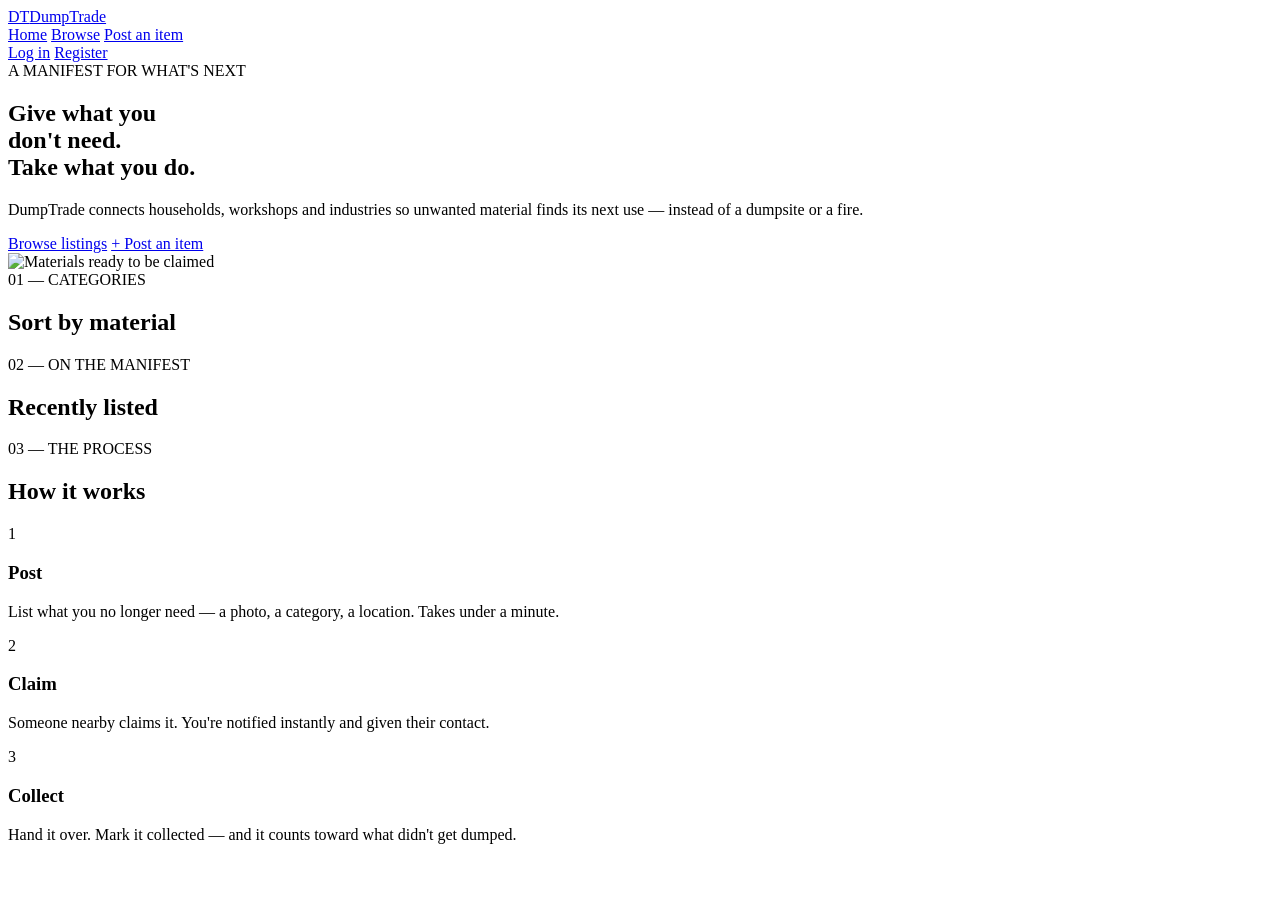
==== frontend/index.html @ e70272c7 "project test" ====
<!DOCTYPE html>
<html lang="en">
<head>
<meta charset="UTF-8">
<meta name="viewport" content="width=device-width, initial-scale=1.0">
<title>DumpTrade &mdash; Give what you don't need</title>
<link rel="stylesheet" href="css/styles.css">
</head>
<body>

<div class="blob blob-1"></div>
<div class="blob blob-2"></div>

<nav class="topnav">
  <a class="brand" href="index.html"><span class="brand-mark">DT</span><span class="brand-name">DumpTrade</span></a>
  <div class="nav-links">
    <a class="nav-btn active" href="index.html">Home</a>
    <a class="nav-btn" href="browse.html">Browse</a>
    <a class="nav-btn" href="post.html">Post an item</a>
  </div>
  <div class="nav-auth">
    <a class="btn btn-outline" href="login.html">Log in</a>
    <a class="btn btn-primary" href="register.html">Register</a>
  </div>
</nav>

<main>
  <section class="hero">
    <div class="hero-content">
      <div class="hero-eyebrow">A MANIFEST FOR WHAT'S NEXT</div>
      <h1 class="hero-title">Give what you<br>don't need.<br><span class="hero-title-accent">Take what you do.</span></h1>
      <p class="hero-sub">DumpTrade connects households, workshops and industries so unwanted material finds its next use &mdash; instead of a dumpsite or a fire.</p>
      <div class="hero-actions">
        <a class="btn btn-primary" href="browse.html">Browse listings</a>
        <a class="btn btn-outline-dark" href="post.html">+ Post an item</a>
      </div>
    </div>
    <div class="hero-visual">
      <img src="https://publish.eastleighvoice.co.ke/mugera_lock/uploads/2024/07/451654385_901108538698566_2431064313006754131_n.jpg" alt="Materials ready to be claimed">
    </div>
  </section>

  <section class="impact-strip" id="impact-strip"></section>

  <section class="section">
    <div class="section-head"><span class="section-eyebrow">01 &mdash; CATEGORIES</span><h2>Sort by material</h2></div>
    <div class="chip-row" id="category-chips"></div>
  </section>

  <section class="section">
    <div class="section-head"><span class="section-eyebrow">02 &mdash; ON THE MANIFEST</span><h2>Recently listed</h2></div>
    <div id="recent-listings"></div>
  </section>

  <section class="how-it-works section">
    <div class="section-head"><span class="section-eyebrow">03 &mdash; THE PROCESS</span><h2>How it works</h2></div>
    <div class="steps-row">
      <div class="step"><div class="step-num">1</div><h3>Post</h3><p>List what you no longer need &mdash; a photo, a category, a location. Takes under a minute.</p></div>
      <div class="step"><div class="step-num">2</div><h3>Claim</h3><p>Someone nearby claims it. You're notified instantly and given their contact.</p></div>
      <div class="step"><div class="step-num">3</div><h3>Collect</h3><p>Hand it over. Mark it collected &mdash; and it counts toward what didn't get dumped.</p></div>
    </div>
  </section>
</main>

<script src="js/api.js"></script>
<script src="js/listings.js"></script>
<script>
  async function renderHome() {
    const [available, all] = await Promise.all([
      apiGetListings({ status: "available" }),
      apiGetListings({ status: "all" }),
    ]);
    const collected = all.filter(l => l.status === "collected");
    const totalKg = collected.reduce((s, l) => s + catMeta(l.category).avgKg * l.qtyNum, 0);

    document.getElementById("impact-strip").innerHTML = `
      <div class="impact-card"><div class="impact-num">${collected.length}</div><div class="impact-label">items rescued</div></div>
      <div class="impact-card"><div class="impact-num">~${totalKg}kg</div><div class="impact-label">est. diverted from landfill</div></div>
      <div class="impact-card"><div class="impact-num">${available.length}</div><div class="impact-label">available right now</div></div>`;

    document.getElementById("category-chips").innerHTML = CATEGORIES.map(c =>
      `<a class="chip" href="browse.html?category=${c.key}"><span class="chip-swatch">${c.tag}</span>${c.label}</a>`
    ).join("");

    document.getElementById("recent-listings").innerHTML = ticketGridHtml(available.slice(0, 6));
  }
  renderHome();
</script>
</body>
</html>
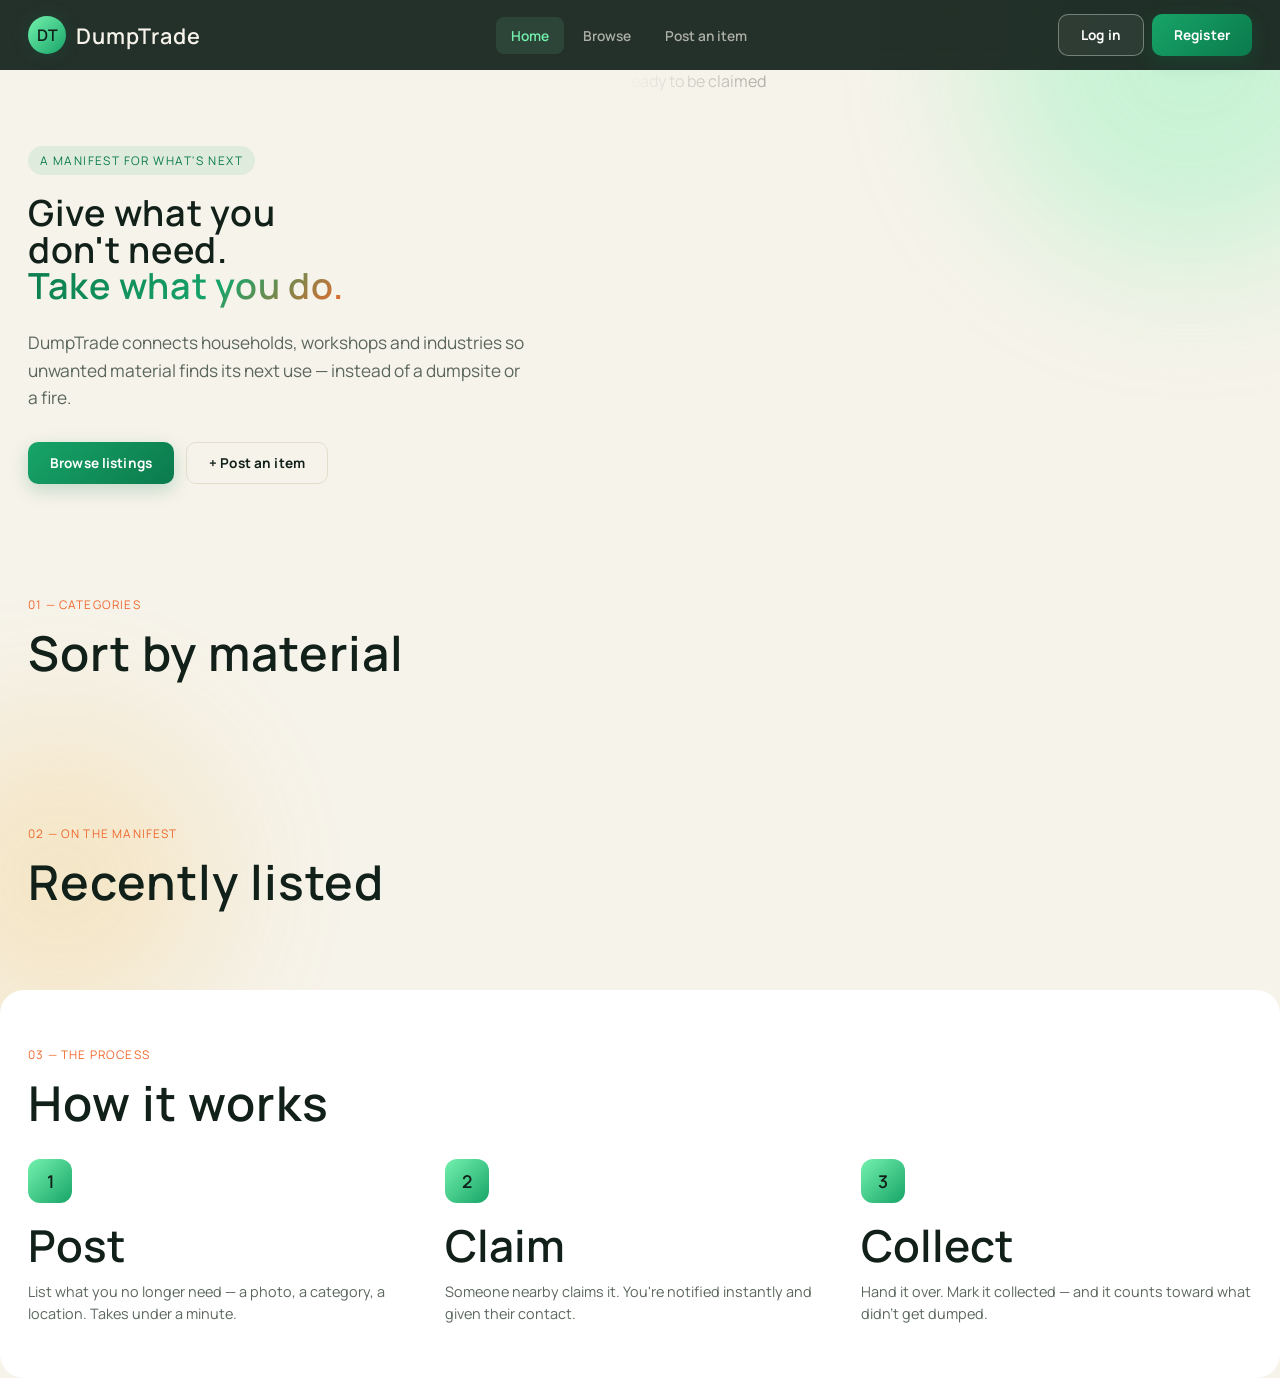
==== commit d1499d1f: "Widen page layouts and align forms with page content Pages were capped at 1100px with 580px/420px fo" ====
--- a/frontend/index.html
+++ b/frontend/index.html
@@ -4,7 +4,7 @@
 <meta charset="UTF-8">
 <meta name="viewport" content="width=device-width, initial-scale=1.0">
 <title>DumpTrade &mdash; Give what you don't need</title>
-<link rel="stylesheet" href="css/styles.css">
+<link rel="stylesheet" href="css/styles.css?v=3">
 </head>
 <body>
 
--- a/frontend/css/styles.css
+++ b/frontend/css/styles.css
@@ -0,0 +1,263 @@
+@import url('https://fonts.googleapis.com/css2?family=Manrope:wght@400;500;600;700&display=swap');
+
+:root {
+  --paper: #F6F3EA;
+  --paper-deep: #ECE8D9;
+  --ink: #12201A;
+  --ink-soft: #5B665C;
+  --green-1: #0B7A4C;
+  --green-2: #17A468;
+  --green-3: #74F2AE;
+  --tangerine: #F0672C;
+  --gold: #F0AE2E;
+  --card: #FFFFFF;
+  --line: #E2DECB;
+  --shadow-green: rgba(11, 122, 76, 0.22);
+  --radius: 16px;
+}
+
+* { box-sizing: border-box; }
+html, body { margin: 0; padding: 0; }
+body {
+  font-family: 'Manrope', sans-serif;
+  background: var(--paper);
+  color: var(--ink);
+  min-height: 100vh;
+}
+h1 { font-family: 'Manrope', sans-serif; font-weight: 600; font-size: 36px; letter-spacing: .02em; margin: 0; }
+h2 { font-family: 'Manrope', sans-serif; font-weight: 600; font-size: 48px; letter-spacing: .02em; margin: 0; }
+h3 { font-family: 'Manrope', sans-serif; font-weight: 600; font-size: 44px; margin: 0; }
+button { font-family: 'Manrope', sans-serif; cursor: pointer; }
+input, select, textarea { font-family: 'Manrope', sans-serif; }
+a { color: inherit; text-decoration: none; }
+
+/* Decorative background blobs */
+.blob { position: fixed; border-radius: 50%; filter: blur(70px); opacity: .35; z-index: 0; pointer-events: none; }
+.blob-1 { width: 420px; height: 420px; background: var(--green-3); top: -160px; right: -120px; }
+.blob-2 { width: 320px; height: 320px; background: var(--gold); bottom: -140px; left: -100px; opacity: .18; }
+
+#app, main { position: relative; z-index: 1; }
+
+/* ---------- Nav ---------- */
+.topnav {
+  position: sticky; top: 0; z-index: 40;
+  display: flex; align-items: center; justify-content: space-between;
+  padding: 14px 28px;
+  background: rgba(18, 32, 26, 0.92);
+  backdrop-filter: blur(10px);
+  color: #F6F3EA;
+  flex-wrap: wrap; gap: 12px;
+}
+.brand { display: inline-flex; align-items: center; gap: 10px; }
+.brand-mark {
+  width: 38px; height: 38px; border-radius: 50%;
+  background: linear-gradient(135deg, var(--green-3), var(--green-2));
+  display: flex; align-items: center; justify-content: center;
+  font-family: 'Manrope', sans-serif; font-weight: 600; font-size: 16px; color: var(--ink);
+  box-shadow: 0 0 18px var(--shadow-green);
+}
+.brand-name { font-family: 'Manrope', sans-serif; font-weight: 600; font-size: 1.35rem; letter-spacing: .04em; color: #F6F3EA; }
+.nav-links { display: flex; gap: 4px; flex-wrap: wrap; }
+.nav-btn {
+  display: inline-flex; align-items: center;
+  background: none; border: none; padding: 9px 15px; font-size: .86rem;
+  font-weight: 600; color: rgba(246,243,234,0.65); border-radius: 8px; transition: all .15s ease;
+}
+.nav-btn:hover { color: #fff; background: rgba(255,255,255,0.08); }
+.nav-btn.active { color: var(--green-3); background: rgba(116,242,174,0.1); }
+.nav-auth { display: flex; gap: 8px; }
+
+.btn {
+  display: inline-flex; align-items: center; justify-content: center;
+  font-size: .85rem; font-weight: 700; padding: 11px 22px; border-radius: 10px;
+  border: none; letter-spacing: .01em; transition: all .15s ease;
+}
+.btn-primary { background: linear-gradient(135deg, var(--green-2), var(--green-1)); color: #fff; box-shadow: 0 6px 18px var(--shadow-green); }
+.btn-primary:hover { transform: translateY(-1px); box-shadow: 0 10px 24px var(--shadow-green); }
+.btn-primary:disabled { background: #b7b8ac; box-shadow: none; cursor: not-allowed; transform: none; }
+.btn-outline { background: rgba(255,255,255,0.06); color: #fff; border: 1.5px solid rgba(255,255,255,0.35); }
+.btn-outline:hover { background: rgba(255,255,255,0.14); }
+.btn-outline-dark { background: transparent; color: var(--ink); border: 1.5px solid var(--line); }
+.btn-outline-dark:hover { border-color: var(--ink); background: rgba(18,32,26,0.04); }
+
+/* ---------- Hero ---------- */
+.hero { position: relative; padding: 76px 0 44px 28px; width: 100%; overflow: hidden; }
+.hero-content { position: relative; z-index: 2; max-width: 620px; }
+.hero-visual {
+  position: absolute; top: 0; right: 0; bottom: 0; width: 58%; min-width: 380px;
+  z-index: 1; pointer-events: none;
+  -webkit-mask-image: linear-gradient(to left, black 30%, transparent 88%);
+  mask-image: linear-gradient(to left, black 30%, transparent 88%);
+}
+.hero-visual img { width: 100%; height: 100%; object-fit: cover; display: block; }
+.hero-eyebrow {
+  display: inline-flex; align-items: center; gap: 8px; font-family: 'Manrope', sans-serif;
+  font-size: .74rem; letter-spacing: .12em; color: var(--green-1); background: rgba(23,164,104,0.1);
+  padding: 6px 12px; border-radius: 20px; margin-bottom: 20px;
+}
+.hero-title { font-size: 36px; line-height: 1.02; }
+.hero-title-accent {
+  background: linear-gradient(135deg, var(--green-1), var(--green-2) 60%, var(--tangerine));
+  -webkit-background-clip: text; background-clip: text; color: transparent;
+}
+.hero-sub { font-size: 1.08rem; color: var(--ink-soft); max-width: 500px; margin: 24px 0 30px; line-height: 1.6; }
+.hero-actions { display: flex; gap: 12px; flex-wrap: wrap; }
+
+/* ---------- Impact strip ---------- */
+.impact-strip { display: flex; gap: 16px; margin: 0 28px 12px; flex-wrap: wrap; }
+.impact-card {
+  flex: 1; min-width: 160px; padding: 24px 22px; border-radius: var(--radius);
+  background: linear-gradient(150deg, var(--green-1), var(--green-2));
+  color: #fff; box-shadow: 0 12px 28px var(--shadow-green);
+}
+.impact-num { font-family: 'Manrope', sans-serif; font-weight: 600; font-size: 2.4rem; }
+.impact-label { font-size: .8rem; opacity: .85; text-transform: uppercase; letter-spacing: .06em; margin-top: 2px; }
+
+/* ---------- Sections ---------- */
+.section { padding: 52px 28px; max-width: 1400px; margin: 0 auto; }
+.section-head { margin-bottom: 24px; }
+.section-eyebrow { font-family: 'Manrope', sans-serif; font-size: .74rem; letter-spacing: .1em; color: var(--tangerine); }
+.section-head h2 { font-size: 48px; margin-top: 6px; }
+
+.chip-row { display: flex; gap: 10px; flex-wrap: wrap; margin-bottom: 8px; }
+.chip {
+  display: inline-flex; align-items: center; gap: 8px; background: var(--card);
+  border: 1.5px solid var(--line); border-radius: 24px; padding: 8px 16px 8px 8px;
+  font-size: .84rem; font-weight: 600; color: var(--ink); transition: all .15s ease;
+}
+.chip:hover { border-color: var(--green-2); transform: translateY(-1px); }
+.chip-active { background: var(--ink); color: #fff; border-color: var(--ink); }
+.chip-swatch, .cat-tag-swatch {
+  font-family: 'Manrope', sans-serif; font-size: .65rem; font-weight: 700;
+  background: linear-gradient(135deg, var(--green-2), var(--green-1)); color: #fff;
+  padding: 3px 6px; border-radius: 5px;
+}
+
+/* ---------- Ticket cards ---------- */
+.ticket-grid { display: grid; grid-template-columns: repeat(auto-fill, minmax(250px, 1fr)); gap: 22px; margin-top: 26px; }
+.ticket-card {
+  background: var(--card); border-radius: var(--radius); text-align: left; padding: 0;
+  overflow: hidden; display: flex; flex-direction: column; border: 1px solid var(--line);
+  transition: transform .18s ease, box-shadow .18s ease; box-shadow: 0 2px 8px rgba(18,32,26,0.04);
+}
+.ticket-card:hover { transform: translateY(-5px); box-shadow: 0 18px 34px rgba(11,122,76,0.16); }
+.ticket-photo {
+  height: 130px; position: relative; display: flex; align-items: center; justify-content: center;
+  font-family: 'Manrope', sans-serif; font-weight: 600; font-size: 2.3rem; color: rgba(255,255,255,.55);
+  background: linear-gradient(135deg, var(--green-2), var(--green-1));
+  background-size: cover; background-position: center;
+}
+.stamp-badge {
+  position: absolute; top: 12px; right: 12px; border-radius: 20px;
+  padding: 4px 12px; font-family: 'Manrope', sans-serif; font-size: .64rem; font-weight: 700;
+  letter-spacing: .05em; text-transform: uppercase; transform: rotate(-4deg);
+  box-shadow: 0 4px 10px rgba(0,0,0,0.15);
+}
+.stamp-available { background: #fff; color: var(--green-1); }
+.stamp-claimed { background: var(--gold); color: #4A3707; }
+.stamp-collected { background: rgba(255,255,255,0.9); color: var(--ink-soft); }
+
+.ticket-perf { height: 0; border-top: 2px dashed var(--line); margin: 0 14px; position: relative; }
+.ticket-perf::before, .ticket-perf::after { content: ''; position: absolute; top: -7px; width: 14px; height: 14px; background: var(--paper); border-radius: 50%; }
+.ticket-perf::before { left: -20px; }
+.ticket-perf::after { right: -20px; }
+
+.ticket-body { padding: 16px 18px 18px; display: flex; flex-direction: column; gap: 7px; flex: 1; }
+.cat-tag { display: inline-flex; align-items: center; gap: 6px; font-size: .72rem; font-weight: 600; color: var(--ink-soft); width: fit-content; }
+.ticket-title { font-family: 'Manrope', sans-serif; font-size: 1.02rem; font-weight: 600; margin: 2px 0 0; line-height: 1.3; }
+.ticket-meta { font-size: .78rem; color: var(--ink-soft); display: flex; align-items: center; gap: 6px; flex-wrap: wrap; }
+.ticket-meta .meta-item { display: inline-flex; align-items: center; gap: 4px; }
+.ticket-qty { font-family: 'Manrope', sans-serif; font-size: .76rem; color: var(--tangerine); font-weight: 600; margin-top: 4px; }
+
+/* ---------- How it works ---------- */
+.how-it-works { background: var(--card); border-radius: 24px; margin: 0 28px; max-width: 1400px; margin-inline: auto; }
+.steps-row { display: grid; grid-template-columns: repeat(auto-fit, minmax(210px, 1fr)); gap: 26px; margin-top: 12px; }
+.step-num {
+  display: inline-flex; align-items: center; justify-content: center; width: 44px; height: 44px;
+  border-radius: 12px; background: linear-gradient(135deg, var(--green-3), var(--green-2));
+  font-family: 'Manrope', sans-serif; font-weight: 600; font-size: 1.1rem; color: var(--ink); margin-bottom: 12px;
+}
+.step h3 { font-family: 'Manrope', sans-serif; font-size: 44px; font-weight: 600; margin-bottom: 6px; }
+.step p { font-size: .9rem; color: var(--ink-soft); line-height: 1.55; margin: 0; }
+
+/* ---------- Browse / filters ---------- */
+.search-row { display: flex; gap: 10px; margin-bottom: 20px; flex-wrap: wrap; }
+.search-input, .select-input {
+  padding: 12px 16px; border: 1.5px solid var(--line); border-radius: 10px; font-size: .9rem;
+  background: var(--card); color: var(--ink); transition: border-color .15s ease;
+}
+.search-input:focus, .select-input:focus { outline: none; border-color: var(--green-2); box-shadow: 0 0 0 3px rgba(23,164,104,0.15); }
+.search-input { flex: 1; min-width: 220px; }
+.select-input { min-width: 170px; }
+.filter-label { font-size: .68rem; font-weight: 700; text-transform: uppercase; letter-spacing: .06em; color: var(--ink-soft); display: block; margin-bottom: 6px; }
+.filter-group { display: flex; flex-direction: column; }
+.empty-state { padding: 48px; text-align: center; color: var(--ink-soft); border: 1.5px dashed var(--line); border-radius: var(--radius); margin-top: 24px; background: var(--card); }
+
+/* ---------- Detail ---------- */
+.detail-section { max-width: 780px; }
+.back-link { display: inline-flex; align-items: center; gap: 6px; color: var(--ink-soft); font-size: .86rem; margin-bottom: 20px; }
+.back-link:hover { color: var(--ink); }
+.detail-card { border-radius: 22px; overflow: hidden; background: var(--card); box-shadow: 0 20px 50px rgba(18,32,26,0.08); }
+.detail-photo {
+  height: 260px; position: relative; display: flex; align-items: center; justify-content: center;
+  background: linear-gradient(135deg, var(--green-2), var(--green-1));
+  background-size: cover; background-position: center;
+  font-family: 'Manrope', sans-serif; font-weight: 600; font-size: 3.2rem; color: rgba(255,255,255,.55);
+}
+.detail-body { padding: 30px 32px 34px; }
+.detail-title { font-size: 36px; margin: 10px 0 14px; }
+.detail-desc { color: var(--ink-soft); line-height: 1.6; margin-bottom: 22px; font-size: 1rem; }
+.detail-facts { display: grid; grid-template-columns: 1fr 1fr; gap: 16px 24px; margin-bottom: 28px; font-size: .92rem; border-top: 1px dashed var(--line); padding-top: 20px; }
+.fact-label { display: block; font-family: 'Manrope', sans-serif; font-size: .68rem; text-transform: uppercase; letter-spacing: .06em; color: var(--tangerine); margin-bottom: 3px; }
+.detail-actions { display: flex; gap: 12px; flex-wrap: wrap; }
+.collected-note { display: inline-flex; align-items: center; gap: 8px; font-size: .92rem; color: var(--green-1); font-weight: 700; background: rgba(23,164,104,0.1); padding: 12px 18px; border-radius: 10px; }
+
+/* ---------- Forms ---------- */
+.form-card { background: var(--card); border-radius: 22px; padding: 30px 32px; width: 100%; max-width: 100%; display: flex; flex-direction: column; gap: 18px; box-shadow: 0 16px 40px rgba(18,32,26,0.06); }
+.field { display: flex; flex-direction: column; gap: 7px; font-size: .84rem; font-weight: 700; color: var(--ink-soft); }
+.field input, .field select, .field textarea {
+  padding: 11px 14px; border: 1.5px solid var(--line); border-radius: 10px; font-size: .92rem; color: var(--ink); background: #fff;
+  font-weight: 400; transition: border-color .15s ease, box-shadow .15s ease;
+}
+.field input:focus, .field select:focus, .field textarea:focus { outline: none; border-color: var(--green-2); box-shadow: 0 0 0 3px rgba(23,164,104,0.15); }
+.field-row { display: grid; grid-template-columns: 1fr 1fr; gap: 14px; }
+
+.dropzone {
+  border: 2px dashed var(--line); border-radius: 14px; padding: 34px 28px; text-align: center;
+  color: var(--ink-soft); cursor: pointer; transition: all .15s ease; background: var(--paper);
+}
+.dropzone:hover, .dropzone.dragover { border-color: var(--green-2); background: rgba(23,164,104,0.06); color: var(--green-1); }
+.dropzone svg { margin-bottom: 8px; }
+.dropzone-text { font-size: .86rem; font-weight: 600; }
+.dropzone-sub { font-size: .74rem; color: var(--ink-soft); margin-top: 4px; }
+.photo-preview-wrap { position: relative; border-radius: 14px; overflow: hidden; height: 160px; }
+.photo-preview-wrap img { width: 100%; height: 100%; object-fit: cover; display: block; }
+.photo-remove-btn { position: absolute; top: 8px; right: 8px; background: rgba(18,32,26,0.75); color: #fff; border: none; border-radius: 50%; width: 28px; height: 28px; display: flex; align-items: center; justify-content: center; }
+.photo-remove-btn:hover { background: var(--ink); }
+
+.auth-card { max-width: 100%; }
+.toggle-row { display: flex; gap: 8px; }
+.toggle-btn { flex: 1; padding: 10px; border: 1.5px solid var(--line); border-radius: 10px; background: #fff; font-size: .84rem; font-weight: 600; color: var(--ink-soft); }
+.toggle-active { background: linear-gradient(135deg, var(--green-2), var(--green-1)); color: #fff; border-color: transparent; }
+.auth-switch { font-size: .84rem; color: var(--ink-soft); margin-top: 2px; }
+.link-btn { background: none; border: none; color: var(--tangerine); font-weight: 700; padding: 0; text-decoration: underline; }
+
+/* ---------- Toast ---------- */
+.toast {
+  position: fixed; bottom: 26px; left: 50%; transform: translateX(-50%);
+  background: var(--ink); color: #F6F3EA; padding: 13px 22px; border-radius: 12px;
+  font-size: .86rem; font-weight: 600; box-shadow: 0 12px 30px rgba(0,0,0,.3);
+  z-index: 100; max-width: 90vw; display: none; align-items: center; gap: 10px;
+  border-left: 4px solid var(--green-3); animation: toastIn .25s ease;
+}
+@keyframes toastIn { from { opacity: 0; transform: translate(-50%, 10px); } to { opacity: 1; transform: translate(-50%, 0); } }
+
+main { animation: fadeUp .3s ease; display: block; }
+@keyframes fadeUp { from { opacity: 0; transform: translateY(8px); } to { opacity: 1; transform: translateY(0); } }
+
+@media (max-width: 640px) {
+  .hero-title { font-size: 2.4rem; }
+  .impact-strip { flex-direction: column; }
+  .field-row { grid-template-columns: 1fr; }
+  .detail-facts { grid-template-columns: 1fr; }
+}
